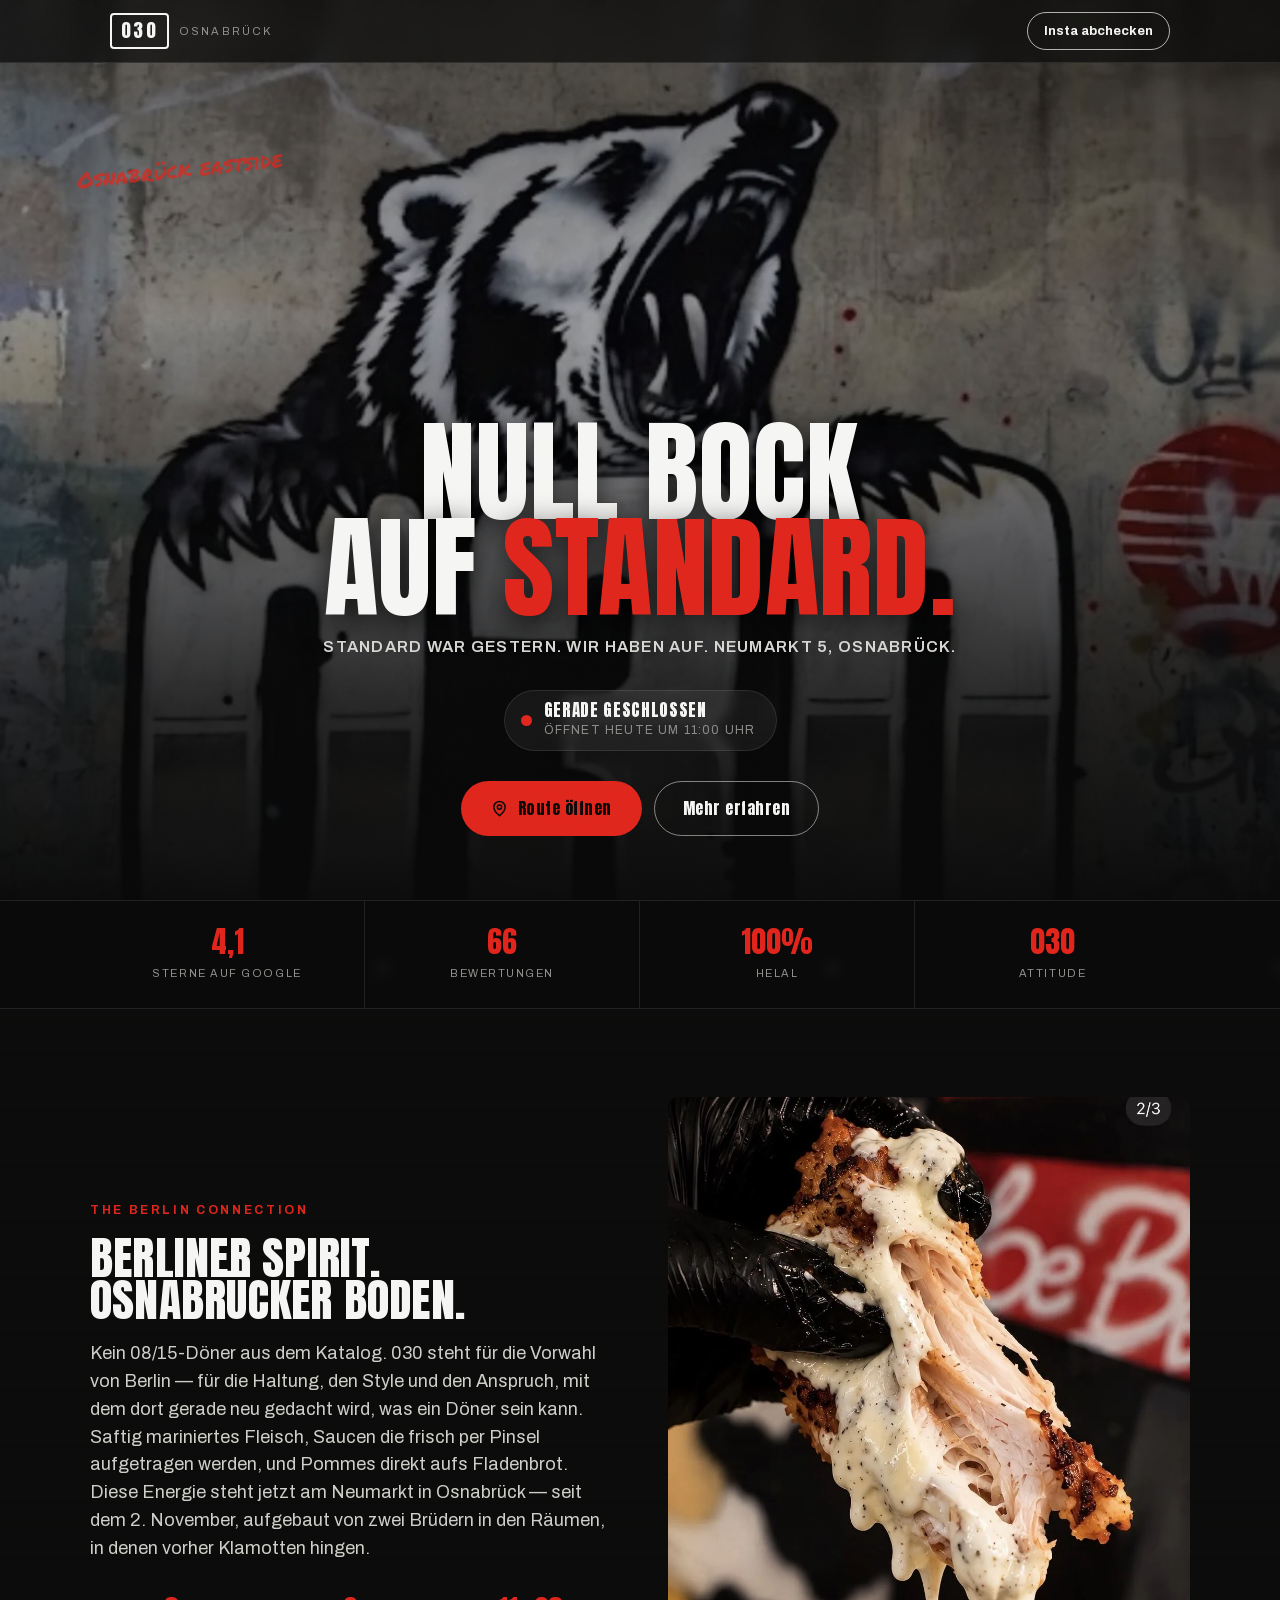
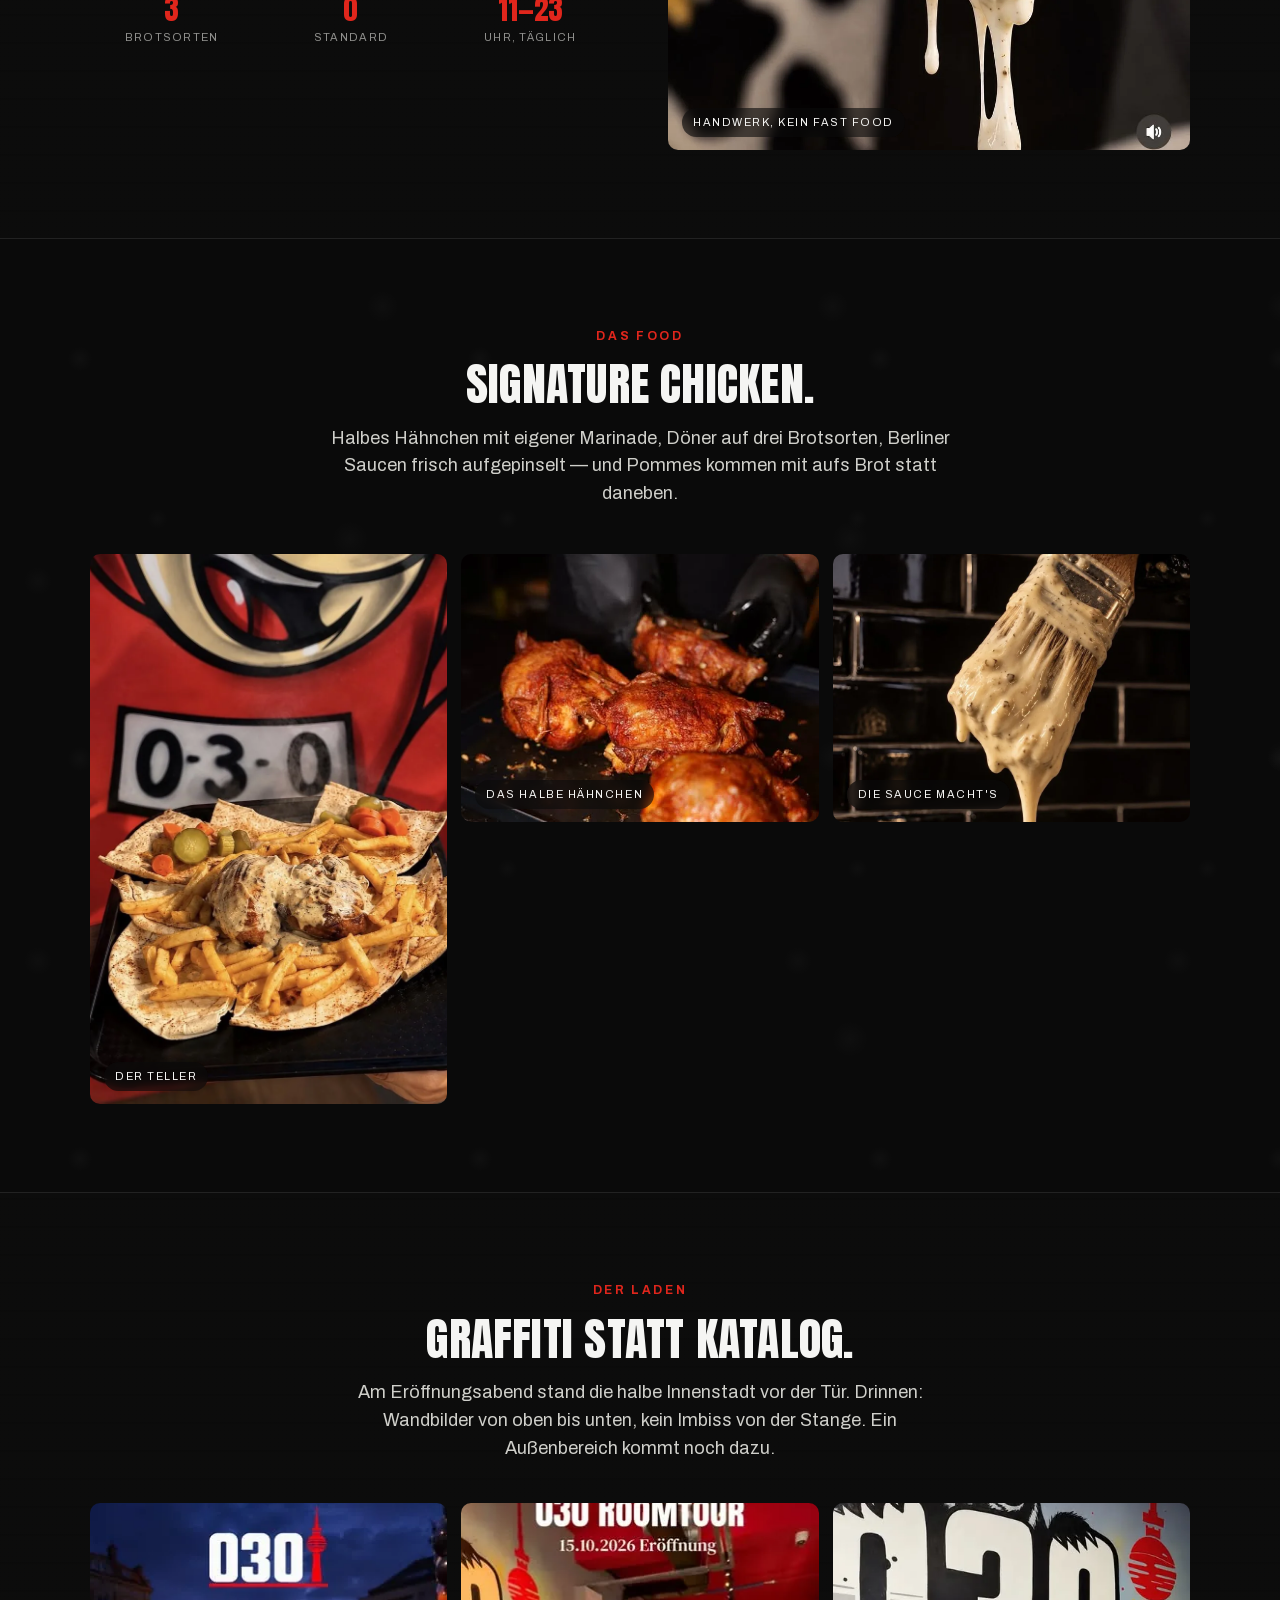
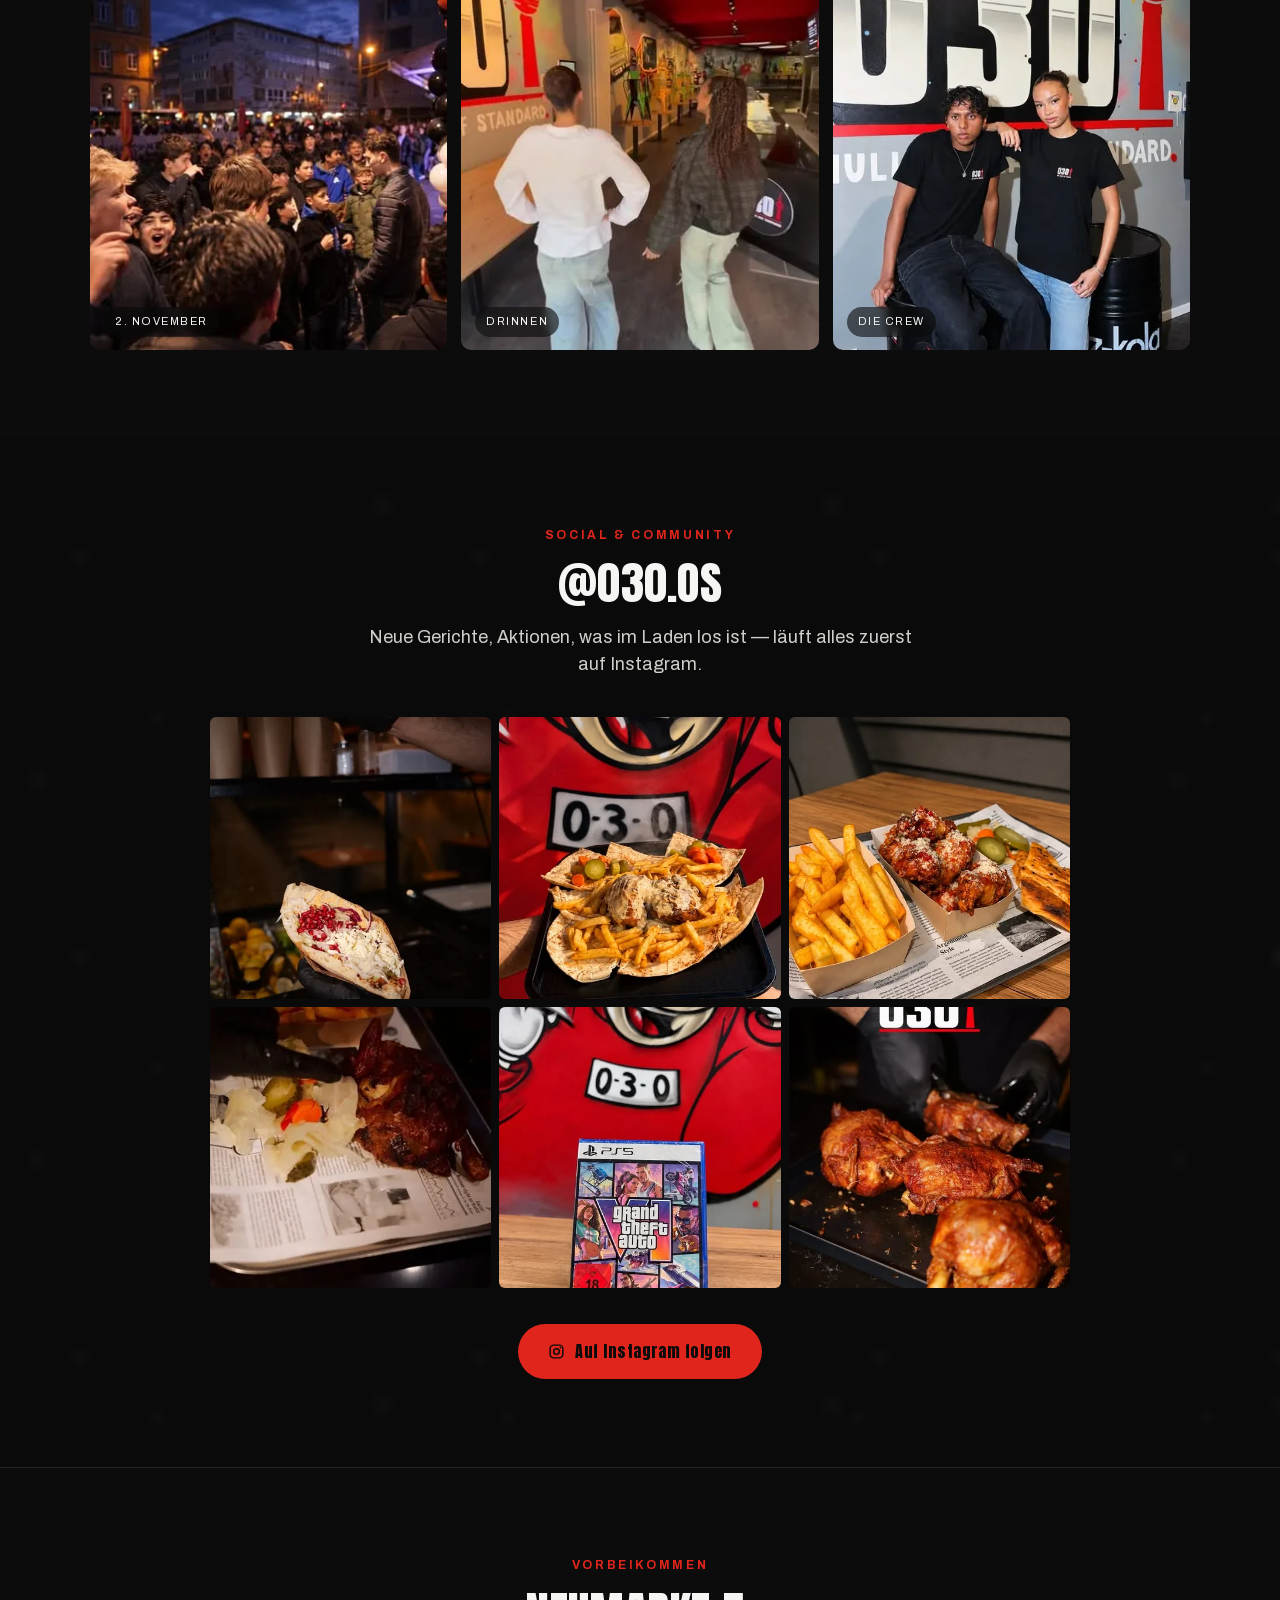
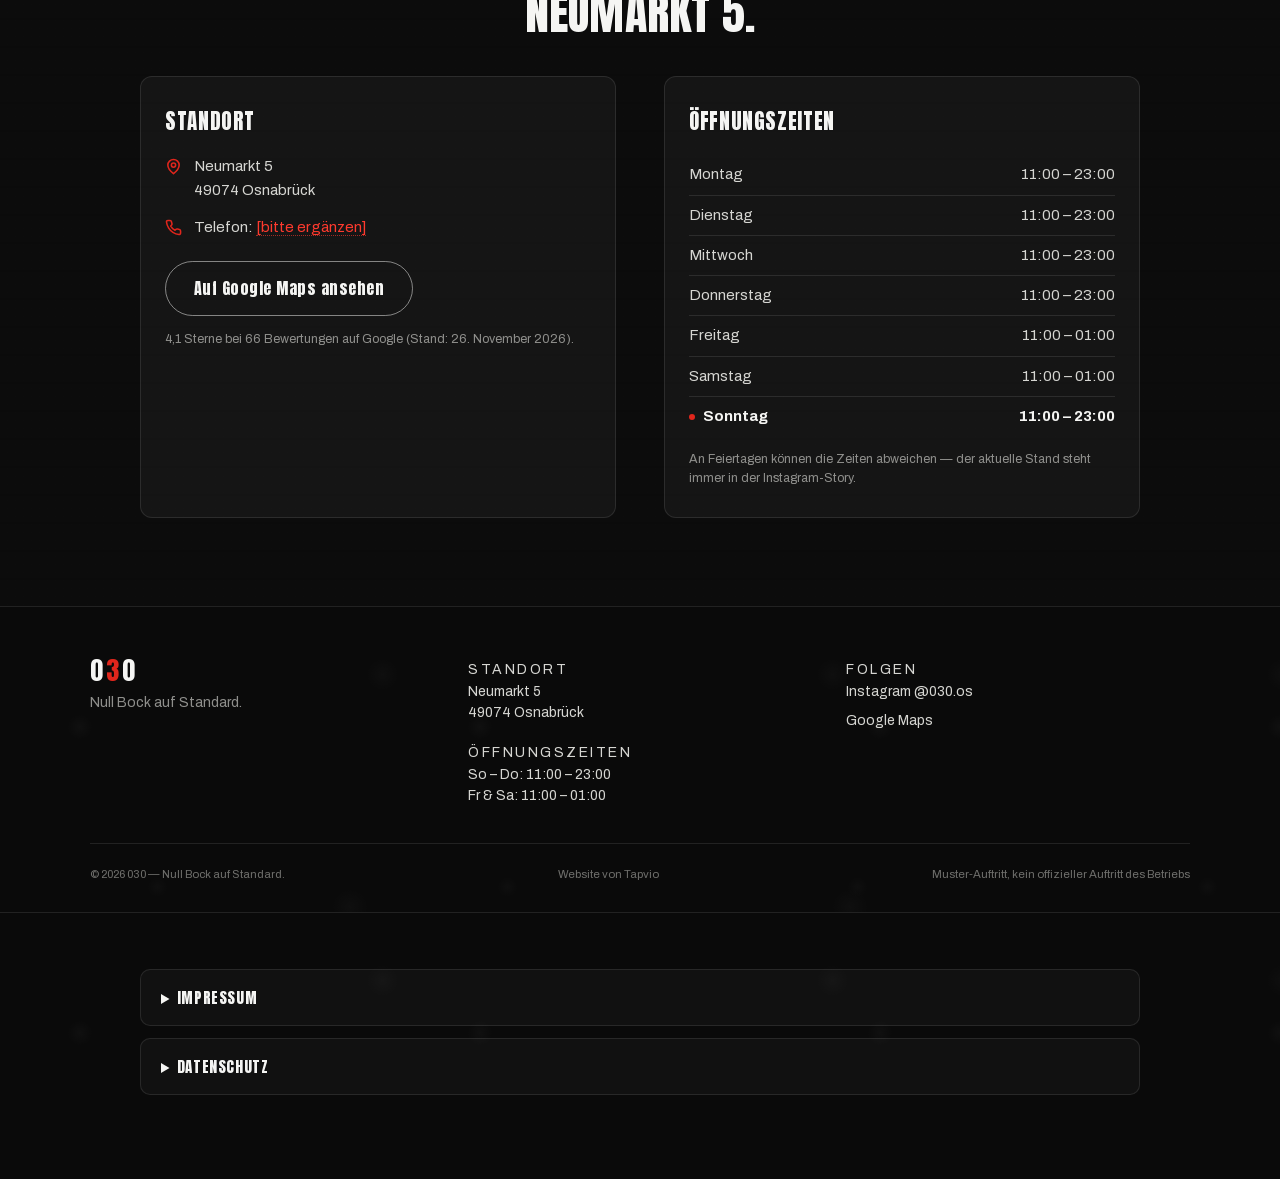
==== 030/index.html @ 0f7009de "030 Osnabrueck aufgenommen (Stand: Laden ist offen) Neue Fassung der Seite, die bisher unter simon09" ====
<!DOCTYPE html>
<html lang="de">
<head>
<meta charset="UTF-8">
<meta name="viewport" content="width=device-width, initial-scale=1.0">
<title>030 — Null Bock auf Standard. Döner am Neumarkt in Osnabrück</title>
<meta name="description" content="030 — Null Bock auf Standard. Döner, Berliner Saucen und halbes Hähnchen mit eigener Marinade. Neumarkt 5, 49074 Osnabrück. Täglich ab 11 Uhr geöffnet.">
<meta name="theme-color" content="#0a0a0a">
<meta name="robots" content="noindex, nofollow">
<link rel="icon" href="data:image/svg+xml,<svg xmlns='http://www.w3.org/2000/svg' viewBox='0 0 32 32'><rect width='32' height='32' fill='%230a0a0a'/><text x='16' y='23' font-family='Arial Black,Arial' font-size='15' font-weight='900' text-anchor='middle' fill='%23f5f5f3'>0</text><text x='16' y='23' font-family='Arial Black,Arial' font-size='15' font-weight='900' text-anchor='middle' fill='%23e0261c' opacity='0'>3</text></svg>">

<meta property="og:type" content="restaurant">
<meta property="og:title" content="030 — Null Bock auf Standard.">
<meta property="og:description" content="Berliner Spirit, Osnabrücker Boden. Neumarkt 5 — täglich ab 11 Uhr.">
<meta property="og:image" content="bilder/wandbild-030.webp">
<meta property="og:locale" content="de_DE">

<style>
  /* ---------- Schriften lokal (keine externe Abfrage) ---------- */
  @font-face{
    font-family:'Anton';
    src:url('schriften/anton-latin.woff2') format('woff2');
    font-weight:400; font-style:normal; font-display:swap;
  }
  @font-face{
    font-family:'Archivo';
    src:url('schriften/archivo-latin-var.woff2') format('woff2');
    font-weight:100 900; font-style:normal; font-display:swap;
  }
  @font-face{
    font-family:'Permanent Marker';
    src:url('schriften/permanent-marker-latin.woff2') format('woff2');
    font-weight:400; font-style:normal; font-display:swap;
  }

  :root{
    --black:#0a0a0a;
    --black-2:#131313;
    --black-3:#1a1a1a;
    --red:#e0261c;
    --red-bright:#ff3a2e;
    --white:#f5f5f3;
    --grey:#8f8f8c;
    --line:rgba(245,245,243,0.10);
    --gutter:20px;
  }
  *{ box-sizing:border-box; }
  html{ scroll-behavior:smooth; }
  body{
    margin:0;
    background:var(--black);
    color:var(--white);
    font-family:'Archivo', Arial, Helvetica, sans-serif;
    font-size:16px;
    line-height:1.55;
    overflow-x:hidden;
    -webkit-font-smoothing:antialiased;
  }
  img{ display:block; max-width:100%; }
  a{ color:inherit; }

  .display{
    font-family:'Anton','Archivo',Arial,sans-serif;
    font-weight:400;
    text-transform:uppercase;
    line-height:0.9;
    letter-spacing:0.005em;
    margin:0;
  }
  .tag-font{
    font-family:'Permanent Marker', cursive;
    text-transform:none;
    letter-spacing:0;
  }
  .wrap{ max-width:1100px; margin:0 auto; }
  .wrap-narrow{ max-width:920px; margin:0 auto; }
  .rot{ color:var(--red); }

  /* Filmkorn über der ganzen Seite */
  body::before{
    content:"";
    position:fixed; inset:0;
    z-index:9999;
    pointer-events:none;
    opacity:0.45;
    background-image:url("data:image/svg+xml;utf8,<svg xmlns='http://www.w3.org/2000/svg' width='140' height='140'><filter id='n'><feTurbulence type='fractalNoise' baseFrequency='0.9' numOctaves='2' stitchTiles='stitch'/><feColorMatrix type='matrix' values='0 0 0 0 1  0 0 0 0 1  0 0 0 0 1  0 0 0 0.035 0'/></filter><rect width='100%25' height='100%25' filter='url(%23n)'/></svg>");
  }

  .concrete{
    background-color:var(--black);
    background-image:
      radial-gradient(circle at 20% 30%, rgba(255,255,255,0.025) 0, transparent 3%),
      radial-gradient(circle at 70% 60%, rgba(255,255,255,0.02) 0, transparent 4%),
      radial-gradient(circle at 45% 80%, rgba(255,255,255,0.02) 0, transparent 3%),
      radial-gradient(circle at 85% 15%, rgba(255,255,255,0.018) 0, transparent 3%),
      radial-gradient(circle at 10% 90%, rgba(255,255,255,0.02) 0, transparent 3%);
    background-size:400px 400px, 500px 500px, 350px 350px, 450px 450px, 380px 380px;
  }
  .tile-wall{
    background-color:#0c0c0c;
    background-image:
      linear-gradient(rgba(10,10,10,0.90), rgba(10,10,10,0.90)),
      repeating-linear-gradient(0deg, #1e1e1c 0px, #1e1e1c 26px, #121210 26px, #121210 28px),
      repeating-linear-gradient(90deg, transparent 0px, transparent 74px, #0a0a0a 74px, #0a0a0a 78px);
  }

  section{ padding:88px var(--gutter); position:relative; }
  .kicker{
    color:var(--red);
    font-size:12px;
    letter-spacing:0.22em;
    font-weight:700;
    text-transform:uppercase;
    margin:0 0 18px;
  }
  h2.display{ font-size:clamp(30px,7vw,46px); margin-bottom:20px; }
  .lead{ color:#cfcfca; font-size:clamp(15px,2.2vw,18px); margin:0; }

  /* ---------- Kopfzeile ---------- */
  header{
    position:fixed; top:0; left:0; right:0; z-index:50;
    background:rgba(10,10,10,0.72);
    backdrop-filter:blur(10px);
    -webkit-backdrop-filter:blur(10px);
    border-bottom:1px solid var(--line);
  }
  .nav{
    max-width:1100px; margin:0 auto;
    display:flex; align-items:center; justify-content:space-between;
    gap:12px;
    padding:12px var(--gutter);
  }
  .brand{ display:flex; align-items:center; gap:10px; text-decoration:none; }
  .brand .mark{
    border:2px solid var(--white);
    border-radius:4px;
    padding:1px 9px 2px;
    font-family:'Anton',sans-serif;
    font-size:19px;
    letter-spacing:0.12em;
  }
  .brand .ort{
    font-size:11px; letter-spacing:0.2em; color:var(--grey); text-transform:uppercase;
  }
  .nav-link{
    font-size:13px; font-weight:700;
    border:1px solid rgba(245,245,243,0.7);
    border-radius:100px;
    padding:8px 16px;
    text-decoration:none;
    white-space:nowrap;
    transition:background .2s ease, color .2s ease;
  }
  .nav-link:hover{ background:var(--white); color:#0a0a0a; }

  /* ---------- Hero ---------- */
  .hero{
    min-height:100svh;
    display:flex; flex-direction:column; align-items:center; justify-content:flex-end;
    text-align:center;
    padding:120px var(--gutter) 64px;
    background-image:
      linear-gradient(180deg, rgba(8,8,8,0.55) 0%, rgba(8,8,8,0.35) 35%, rgba(8,8,8,0.85) 78%, rgba(8,8,8,0.98) 100%),
      url('bilder/wandbild-030.webp');
    background-size:cover;
    background-position:center 30%;
  }
  .hero h1{
    font-size:clamp(52px,15vw,112px);
    line-height:0.85;
    max-width:900px;
    text-shadow:0 8px 30px rgba(0,0,0,0.8);
  }
  .hero-sub{
    margin:20px 0 0;
    color:#d6d6d2;
    letter-spacing:0.08em;
    text-transform:uppercase;
    font-size:clamp(13px,2.4vw,16px);
    font-weight:600;
  }
  .scribble{
    position:absolute; top:17%; left:6%;
    color:var(--red); opacity:0.7;
    font-size:22px;
    transform:rotate(-6deg);
  }
  @media (max-width:640px){ .scribble{ display:none; } }

  /* Status statt Countdown */
  .status{
    margin-top:30px;
    display:inline-flex; align-items:center; gap:12px;
    background:rgba(245,245,243,0.06);
    border:1px solid var(--line);
    border-radius:100px;
    padding:11px 20px 11px 16px;
    backdrop-filter:blur(6px);
    -webkit-backdrop-filter:blur(6px);
  }
  .dot{
    width:11px; height:11px; border-radius:50%;
    background:var(--grey);
    box-shadow:0 0 0 0 rgba(0,0,0,0);
    flex:none;
  }
  .status.offen .dot{
    background:#36d07a;
    animation:puls 2.4s ease-out infinite;
  }
  .status.zu .dot{ background:var(--red); }
  @keyframes puls{
    0%{ box-shadow:0 0 0 0 rgba(54,208,122,0.55); }
    70%{ box-shadow:0 0 0 12px rgba(54,208,122,0); }
    100%{ box-shadow:0 0 0 0 rgba(54,208,122,0); }
  }
  .status-inner{
    display:flex; flex-direction:column; align-items:flex-start; gap:2px;
  }
  .status-text{
    font-family:'Anton',sans-serif;
    line-height:1;
    font-size:17px;
    letter-spacing:0.04em;
    text-transform:uppercase;
  }
  .status-zusatz{
    font-size:12px; color:var(--grey); letter-spacing:0.1em; text-transform:uppercase;
  }
  @media (max-width:420px){
    .status{ flex-direction:column; gap:4px; padding:12px 20px; }
  }

  .knopfreihe{
    margin-top:30px;
    display:flex; flex-direction:column; gap:12px; align-items:center;
  }
  @media (min-width:600px){ .knopfreihe{ flex-direction:row; justify-content:center; } }
  .btn-primary, .btn-ghost{
    display:inline-flex; align-items:center; justify-content:center; gap:10px;
    font-family:'Anton',sans-serif;
    letter-spacing:0.03em;
    font-size:16px;
    border-radius:100px;
    text-decoration:none;
    transition:transform .2s ease, background .2s ease, border-color .2s ease;
    white-space:nowrap;
  }
  .btn-primary{ background:var(--red); color:#0a0a0a; padding:15px 30px; border:none; }
  .btn-primary:hover{ background:var(--red-bright); transform:translateY(-2px); }
  .btn-ghost{ border:1.5px solid rgba(245,245,243,0.5); color:var(--white); padding:14px 28px; }
  .btn-ghost:hover{ background:rgba(245,245,243,0.08); border-color:var(--white); }
  .btn-primary svg, .btn-ghost svg{ width:17px; height:17px; flex:none; }

  /* ---------- Faktenband ---------- */
  .fakten{
    border-top:1px solid var(--line);
    border-bottom:1px solid var(--line);
    padding:0;
  }
  .fakten-grid{
    max-width:1100px; margin:0 auto;
    display:grid; grid-template-columns:repeat(2,1fr);
  }
  @media (min-width:760px){ .fakten-grid{ grid-template-columns:repeat(4,1fr); } }
  .fakt{
    padding:26px 18px;
    text-align:center;
    border-right:1px solid var(--line);
    border-bottom:1px solid var(--line);
  }
  @media (min-width:760px){ .fakt{ border-bottom:none; } }
  .fakt:last-child{ border-right:none; }
  @media (max-width:759px){ .fakt:nth-child(2n){ border-right:none; } }
  .fakt-wert{ font-family:'Anton',sans-serif; font-size:clamp(22px,4.5vw,30px); color:var(--red); line-height:1; }
  .fakt-label{ font-size:11px; letter-spacing:0.14em; text-transform:uppercase; color:var(--grey); margin-top:8px; }

  /* ---------- Zweispalter ---------- */
  .zwei{
    display:grid; gap:44px; align-items:center;
    grid-template-columns:1fr;
  }
  @media (min-width:880px){ .zwei{ grid-template-columns:1fr 1fr; gap:56px; } }
  .bildrahmen{
    border-radius:10px; overflow:hidden; position:relative;
    aspect-ratio:4/5;
  }
  .bildrahmen img{ width:100%; height:100%; object-fit:cover; }
  .fig-cap{
    position:absolute; left:14px; bottom:13px;
    font-size:11px; letter-spacing:0.14em; text-transform:uppercase;
    background:rgba(10,10,10,0.6);
    padding:6px 11px; border-radius:100px;
    backdrop-filter:blur(4px); -webkit-backdrop-filter:blur(4px);
  }
  .mini-stats{
    margin-top:32px;
    display:grid; grid-template-columns:repeat(3,1fr); gap:16px; text-align:center;
  }
  .mini-stats .wert{ font-family:'Anton',sans-serif; font-size:clamp(20px,4vw,28px); color:var(--red); line-height:1; }
  .mini-stats .label{ font-size:11px; text-transform:uppercase; letter-spacing:0.12em; color:var(--grey); margin-top:6px; }

  /* ---------- Bildraster Essen ---------- */
  .essen-grid{
    max-width:1100px; margin:0 auto;
    display:grid; gap:14px;
    grid-template-columns:1fr;
  }
  @media (min-width:880px){
    .essen-grid{ grid-template-columns:repeat(3,1fr); grid-auto-rows:1fr; }
    .essen-gross{ grid-row:span 2; }
  }
  .kachel{ position:relative; border-radius:10px; overflow:hidden; aspect-ratio:4/5; }
  .kachel img{ width:100%; height:100%; object-fit:cover; }
  @media (min-width:880px){
    .essen-gross{ aspect-ratio:auto; }
    .essen-klein{ aspect-ratio:4/3; }
  }

  /* ---------- Laden ---------- */
  .drei{
    max-width:1100px; margin:0 auto;
    display:grid; gap:14px; grid-template-columns:1fr;
  }
  @media (min-width:700px){ .drei{ grid-template-columns:repeat(3,1fr); } }

  /* ---------- Instagram ---------- */
  .ig-grid{
    max-width:860px; margin:0 auto;
    display:grid; grid-template-columns:repeat(3,1fr); gap:8px;
  }
  .ig-kachel{
    aspect-ratio:1/1; background:var(--black-3);
    position:relative; overflow:hidden; border-radius:6px;
    display:block;
  }
  .ig-kachel img{ width:100%; height:100%; object-fit:cover; transition:transform .3s ease; }
  .ig-kachel:hover img{ transform:scale(1.05); }

  /* ---------- Besuch ---------- */
  .besuch-grid{
    max-width:1000px; margin:0 auto;
    display:grid; gap:36px; grid-template-columns:1fr;
  }
  @media (min-width:820px){ .besuch-grid{ grid-template-columns:1fr 1fr; gap:48px; } }
  .karte{
    background:rgba(245,245,243,0.04);
    border:1px solid var(--line);
    border-radius:12px;
    padding:28px 24px;
  }
  .karte h3{
    font-family:'Anton',sans-serif; font-weight:400; text-transform:uppercase;
    font-size:21px; letter-spacing:0.03em; margin:0 0 18px;
  }
  .zeile{ display:flex; gap:12px; align-items:flex-start; margin-bottom:14px; }
  .zeile svg{ width:17px; height:17px; flex:none; margin-top:3px; color:var(--red); }
  .zeile p{ margin:0; color:#d6d6d2; font-size:15px; }
  .zeiten{ width:100%; border-collapse:collapse; font-size:15px; }
  .zeiten td{ padding:8px 0; border-bottom:1px solid var(--line); color:#d6d6d2; }
  .zeiten tr:last-child td{ border-bottom:none; }
  .zeiten td:last-child{ text-align:right; font-variant-numeric:tabular-nums; white-space:nowrap; }
  .zeiten tr.heute td{ color:var(--white); font-weight:700; }
  .zeiten tr.heute td:first-child::before{
    content:""; display:inline-block; width:6px; height:6px; border-radius:50%;
    background:var(--red); margin-right:8px; vertical-align:middle;
  }
  .hinweis{ color:var(--grey); font-size:12.5px; margin:14px 0 0; }
  .platzhalter{
    color:var(--red-bright);
    border-bottom:1px dotted rgba(255,58,46,0.6);
  }

  /* ---------- Fuß ---------- */
  footer{ border-top:1px solid var(--line); padding:52px var(--gutter) 28px; }
  .fuss-grid{
    max-width:1100px; margin:0 auto;
    display:grid; gap:34px; grid-template-columns:1fr; text-align:center;
  }
  @media (min-width:700px){ .fuss-grid{ grid-template-columns:repeat(3,1fr); text-align:left; } }
  .fuss-titel{ font-size:11px; letter-spacing:0.18em; text-transform:uppercase; color:var(--grey); margin:0 0 12px; }
  .fuss-grid p{ margin:0; color:#d6d6d2; font-size:14px; }
  .fuss-grid a{ color:#d6d6d2; text-decoration:none; font-size:14px; }
  .fuss-grid a:hover{ color:var(--white); }
  .fuss-unten{
    max-width:1100px; margin:36px auto 0;
    border-top:1px solid var(--line);
    padding-top:22px;
    display:flex; flex-direction:column; gap:8px;
    justify-content:space-between;
    font-size:11.5px; color:#6e6e6b;
  }
  @media (min-width:700px){ .fuss-unten{ flex-direction:row; } }

  /* ---------- Rechtliches ---------- */
  .recht{ padding-top:56px; padding-bottom:72px; }
  .recht details{
    max-width:1000px; margin:0 auto 12px;
    border:1px solid var(--line); border-radius:10px;
    background:rgba(245,245,243,0.03);
  }
  .recht summary{
    cursor:pointer; padding:16px 20px;
    font-family:'Anton',sans-serif; text-transform:uppercase; letter-spacing:0.04em;
    font-size:15px;
  }
  .recht .inhalt{ padding:0 20px 20px; color:#b9b9b5; font-size:14px; }
  .recht .inhalt p{ margin:0 0 12px; }

  @media (prefers-reduced-motion: reduce){
    *{ animation:none !important; transition:none !important; }
    html{ scroll-behavior:auto; }
  }
</style>
</head>
<body>

<header>
  <nav class="nav">
    <a class="brand" href="#top" aria-label="030 — Null Bock auf Standard, Startseite">
      <span class="mark">030</span>
      <span class="ort">Osnabrück</span>
    </a>
    <a class="nav-link" href="https://www.instagram.com/030.os/" target="_blank" rel="noopener">Insta abchecken</a>
  </nav>
</header>

<main id="top">

  <!-- HERO -->
  <section class="hero">
    <span class="scribble tag-font">Osnabrück eastside</span>

    <h1 class="display">Null Bock<br>auf <span class="rot">Standard.</span></h1>

    <p class="hero-sub">Standard war gestern. Wir haben auf. Neumarkt 5, Osnabrück.</p>

    <div class="status" id="status" aria-live="polite">
      <span class="dot" aria-hidden="true"></span>
      <span class="status-inner">
        <span class="status-text" id="status-text">Öffnungszeiten</span>
        <span class="status-zusatz" id="status-zusatz">täglich ab 11:00 Uhr</span>
      </span>
    </div>

    <div class="knopfreihe">
      <a class="btn-primary" href="https://maps.google.com/?cid=2430589002947437199" target="_blank" rel="noopener">
        <svg viewBox="0 0 24 24" fill="none" stroke="currentColor" stroke-width="2.2" stroke-linecap="round" stroke-linejoin="round" aria-hidden="true"><path d="M20 10c0 6-8 12-8 12s-8-6-8-12a8 8 0 0 1 16 0Z"/><circle cx="12" cy="10" r="3"/></svg>
        Route öffnen
      </a>
      <a class="btn-ghost" href="#essen">Mehr erfahren</a>
    </div>
  </section>

  <!-- FAKTEN -->
  <section class="fakten concrete">
    <div class="fakten-grid">
      <div class="fakt">
        <div class="fakt-wert">4,1</div>
        <div class="fakt-label">Sterne auf Google</div>
      </div>
      <div class="fakt">
        <div class="fakt-wert">66</div>
        <div class="fakt-label">Bewertungen</div>
      </div>
      <div class="fakt">
        <div class="fakt-wert">100%</div>
        <div class="fakt-label">Helal</div>
      </div>
      <div class="fakt">
        <div class="fakt-wert">030</div>
        <div class="fakt-label">Attitude</div>
      </div>
    </div>
  </section>

  <!-- STORY -->
  <section class="tile-wall" id="story">
    <div class="wrap zwei">
      <div>
        <p class="kicker">The Berlin Connection</p>
        <h2 class="display">Berliner Spirit.<br>Osnabrücker Boden.</h2>
        <p class="lead">
          Kein 08/15-Döner aus dem Katalog. 030 steht für die Vorwahl von Berlin — für die Haltung,
          den Style und den Anspruch, mit dem dort gerade neu gedacht wird, was ein Döner sein kann.
          Saftig mariniertes Fleisch, Saucen die frisch per Pinsel aufgetragen werden, und Pommes
          direkt aufs Fladenbrot. Diese Energie steht jetzt am Neumarkt in Osnabrück — seit dem
          2. November, aufgebaut von zwei Brüdern in den Räumen, in denen vorher Klamotten hingen.
        </p>
        <div class="mini-stats">
          <div>
            <div class="wert">3</div>
            <div class="label">Brotsorten</div>
          </div>
          <div>
            <div class="wert">0</div>
            <div class="label">Standard</div>
          </div>
          <div>
            <div class="wert">11—23</div>
            <div class="label">Uhr, täglich</div>
          </div>
        </div>
      </div>
      <div class="bildrahmen">
        <img src="bilder/doener-kaese.webp" width="1000" height="1324" loading="lazy" decoding="async"
             alt="Döner mit geschmolzenem Käse, frisch aus der Hand gereicht">
        <span class="fig-cap">Handwerk, kein Fast Food</span>
      </div>
    </div>
  </section>

  <!-- ESSEN -->
  <section class="concrete" id="essen" style="border-top:1px solid var(--line); border-bottom:1px solid var(--line);">
    <div class="wrap-narrow" style="text-align:center; margin-bottom:46px;">
      <p class="kicker">Das Food</p>
      <h2 class="display">Signature Chicken.</h2>
      <p class="lead" style="max-width:620px; margin:0 auto;">
        Halbes Hähnchen mit eigener Marinade, Döner auf drei Brotsorten, Berliner Saucen frisch
        aufgepinselt — und Pommes kommen mit aufs Brot statt daneben.
      </p>
    </div>
    <div class="essen-grid">
      <div class="kachel essen-gross">
        <img src="bilder/teller-shirt.webp" width="1000" height="1139" loading="lazy" decoding="async"
             alt="030 Teller mit Pommes, Fleisch und Fladenbrot">
        <span class="fig-cap">Der Teller</span>
      </div>
      <div class="kachel essen-klein">
        <img src="bilder/haehnchen-grill.webp" width="480" height="640" loading="lazy" decoding="async"
             alt="Halbe Hähnchen auf dem Grill, frisch gewendet">
        <span class="fig-cap">Das halbe Hähnchen</span>
      </div>
      <div class="kachel essen-klein">
        <img src="bilder/sauce-pinsel.webp" width="1000" height="1290" loading="lazy" decoding="async"
             alt="Hausgemachte Sauce wird mit dem Pinsel aufgetragen">
        <span class="fig-cap">Die Sauce macht's</span>
      </div>
    </div>
  </section>

  <!-- DER LADEN -->
  <section class="tile-wall" id="laden">
    <div class="wrap-narrow" style="text-align:center; margin-bottom:40px;">
      <p class="kicker">Der Laden</p>
      <h2 class="display">Graffiti statt Katalog.</h2>
      <p class="lead" style="max-width:620px; margin:0 auto;">
        Am Eröffnungsabend stand die halbe Innenstadt vor der Tür. Drinnen: Wandbilder von oben bis
        unten, kein Imbiss von der Stange. Ein Außenbereich kommt noch dazu.
      </p>
    </div>
    <div class="drei">
      <div class="kachel">
        <img src="bilder/eroeffnung-abend.webp" width="360" height="640" loading="lazy" decoding="async"
             alt="Andrang vor dem Laden am Eröffnungsabend am Neumarkt">
        <span class="fig-cap">2. November</span>
      </div>
      <div class="kachel">
        <img src="bilder/laden-innen.webp" width="360" height="640" loading="lazy" decoding="async"
             alt="Blick in den Innenraum mit Wandbildern">
        <span class="fig-cap">Drinnen</span>
      </div>
      <div class="kachel">
        <img src="bilder/team-wandbild.webp" width="480" height="640" loading="lazy" decoding="async"
             alt="Zwei Mitarbeiter vor dem großen 030-Wandbild">
        <span class="fig-cap">Die Crew</span>
      </div>
    </div>
  </section>

  <!-- INSTAGRAM -->
  <section class="concrete" id="insta">
    <div class="wrap-narrow" style="text-align:center; margin-bottom:38px;">
      <p class="kicker">Social &amp; Community</p>
      <h2 class="display">@030.os</h2>
      <p class="lead" style="max-width:560px; margin:0 auto;">
        Neue Gerichte, Aktionen, was im Laden los ist — läuft alles zuerst auf Instagram.
      </p>
    </div>
    <div class="ig-grid">
      <a class="ig-kachel" href="https://www.instagram.com/030.os/" target="_blank" rel="noopener">
        <img src="bilder/doener-hand.webp" width="480" height="640" loading="lazy" decoding="async" alt="Döner im Fladenbrot">
      </a>
      <a class="ig-kachel" href="https://www.instagram.com/030.os/" target="_blank" rel="noopener">
        <img src="bilder/box-wandbild.webp" width="480" height="640" loading="lazy" decoding="async" alt="Box mit Pommes und Fleisch vor dem Wandbild">
      </a>
      <a class="ig-kachel" href="https://www.instagram.com/030.os/" target="_blank" rel="noopener">
        <img src="bilder/pommes-haehnchen.webp" width="481" height="640" loading="lazy" decoding="async" alt="Pommes mit Hähnchenstücken in der Box">
      </a>
      <a class="ig-kachel" href="https://www.instagram.com/030.os/" target="_blank" rel="noopener">
        <img src="bilder/teller-haehnchen.webp" width="360" height="640" loading="lazy" decoding="async" alt="Halbes Hähnchen mit Pommes auf dem Teller">
      </a>
      <a class="ig-kachel" href="https://www.instagram.com/030.os/" target="_blank" rel="noopener">
        <img src="bilder/aktion-ps5.webp" width="481" height="640" loading="lazy" decoding="async" alt="Gewinnspiel-Aktion im Laden">
      </a>
      <a class="ig-kachel" href="https://www.instagram.com/030.os/" target="_blank" rel="noopener">
        <img src="bilder/haehnchen-grill.webp" width="480" height="640" loading="lazy" decoding="async" alt="Hähnchen auf dem Grill">
      </a>
    </div>
    <div style="text-align:center; margin-top:36px;">
      <a class="btn-primary" href="https://www.instagram.com/030.os/" target="_blank" rel="noopener">
        <svg viewBox="0 0 24 24" fill="none" stroke="currentColor" stroke-width="2" aria-hidden="true"><rect x="3" y="3" width="18" height="18" rx="5"/><circle cx="12" cy="12" r="4"/><circle cx="17.5" cy="6.5" r="1.2" fill="currentColor" stroke="none"/></svg>
        Auf Instagram folgen
      </a>
    </div>
  </section>

  <!-- BESUCH -->
  <section class="tile-wall" id="besuch" style="border-top:1px solid var(--line);">
    <div class="wrap-narrow" style="text-align:center; margin-bottom:42px;">
      <p class="kicker">Vorbeikommen</p>
      <h2 class="display">Neumarkt 5.</h2>
    </div>
    <div class="besuch-grid">
      <div class="karte">
        <h3>Standort</h3>
        <div class="zeile">
          <svg viewBox="0 0 24 24" fill="none" stroke="currentColor" stroke-width="2.2" stroke-linecap="round" stroke-linejoin="round" aria-hidden="true"><path d="M20 10c0 6-8 12-8 12s-8-6-8-12a8 8 0 0 1 16 0Z"/><circle cx="12" cy="10" r="3"/></svg>
          <p>Neumarkt 5<br>49074 Osnabrück</p>
        </div>
        <div class="zeile">
          <svg viewBox="0 0 24 24" fill="none" stroke="currentColor" stroke-width="2.2" stroke-linecap="round" stroke-linejoin="round" aria-hidden="true"><path d="M22 16.9v3a2 2 0 0 1-2.2 2 19.8 19.8 0 0 1-8.6-3.1 19.5 19.5 0 0 1-6-6A19.8 19.8 0 0 1 2.1 4.2 2 2 0 0 1 4.1 2h3a2 2 0 0 1 2 1.7c.1 1 .4 1.9.7 2.8a2 2 0 0 1-.5 2.1L8.1 9.9a16 16 0 0 0 6 6l1.3-1.2a2 2 0 0 1 2.1-.5c.9.3 1.8.6 2.8.7a2 2 0 0 1 1.7 2Z"/></svg>
          <p>Telefon: <span class="platzhalter">[bitte ergänzen]</span></p>
        </div>
        <div style="margin-top:22px;">
          <a class="btn-ghost" href="https://maps.google.com/?cid=2430589002947437199" target="_blank" rel="noopener">Auf Google Maps ansehen</a>
        </div>
        <p class="hinweis">4,1 Sterne bei 66 Bewertungen auf Google (Stand: 26. November 2026).</p>
      </div>

      <div class="karte">
        <h3>Öffnungszeiten</h3>
        <table class="zeiten" id="zeiten-tabelle">
          <tbody>
            <tr data-tag="1"><td>Montag</td><td>11:00 – 23:00</td></tr>
            <tr data-tag="2"><td>Dienstag</td><td>11:00 – 23:00</td></tr>
            <tr data-tag="3"><td>Mittwoch</td><td>11:00 – 23:00</td></tr>
            <tr data-tag="4"><td>Donnerstag</td><td>11:00 – 23:00</td></tr>
            <tr data-tag="5"><td>Freitag</td><td>11:00 – 01:00</td></tr>
            <tr data-tag="6"><td>Samstag</td><td>11:00 – 01:00</td></tr>
            <tr data-tag="0"><td>Sonntag</td><td>11:00 – 23:00</td></tr>
          </tbody>
        </table>
        <p class="hinweis">An Feiertagen können die Zeiten abweichen — der aktuelle Stand steht immer in der Instagram-Story.</p>
      </div>
    </div>
  </section>
</main>

<footer class="concrete">
  <div class="fuss-grid">
    <div>
      <div class="display" style="font-size:26px; letter-spacing:0.12em; margin-bottom:10px;">0<span class="rot">3</span>0</div>
      <p style="color:#8f8f8c;">Null Bock auf Standard.</p>
    </div>
    <div>
      <p class="fuss-titel">Standort</p>
      <p>Neumarkt 5<br>49074 Osnabrück</p>
      <p class="fuss-titel" style="margin-top:18px;">Öffnungszeiten</p>
      <p>So – Do: 11:00 – 23:00<br>Fr &amp; Sa: 11:00 – 01:00</p>
    </div>
    <div>
      <p class="fuss-titel">Folgen</p>
      <p><a href="https://www.instagram.com/030.os/" target="_blank" rel="noopener">Instagram @030.os</a></p>
      <p style="margin-top:8px;"><a href="https://maps.google.com/?cid=2430589002947437199" target="_blank" rel="noopener">Google Maps</a></p>
    </div>
  </div>
  <div class="fuss-unten">
    <span>© 2026 030 — Null Bock auf Standard.</span>
    <span>Website von Tapvio</span>
    <span>Muster-Auftritt, kein offizieller Auftritt des Betriebs</span>
  </div>
</footer>

<section class="recht concrete" id="rechtliches" style="border-top:1px solid var(--line);">
  <details>
    <summary>Impressum</summary>
    <div class="inhalt">
      <p>Angaben gemäß § 5 DDG</p>
      <p>
        030 — Null Bock auf Standard<br>
        Neumarkt 5, 49074 Osnabrück
      </p>
      <p>
        Inhaber: <span class="platzhalter">[bitte ergänzen]</span><br>
        Telefon: <span class="platzhalter">[bitte ergänzen]</span><br>
        E-Mail: <span class="platzhalter">[bitte ergänzen]</span><br>
        Umsatzsteuer-Identifikationsnummer gemäß § 27 a UStG: <span class="platzhalter">[bitte ergänzen]</span>
      </p>
      <p>
        Verantwortlich für den Inhalt nach § 18 Abs. 2 MStV:
        <span class="platzhalter">[bitte ergänzen]</span>
      </p>
      <p>
        Plattform der EU zur außergerichtlichen Online-Streitbeilegung:
        <a href="https://ec.europa.eu/consumers/odr/" target="_blank" rel="noopener">ec.europa.eu/consumers/odr</a>.
        Wir sind nicht bereit und nicht verpflichtet, an Streitbeilegungsverfahren vor einer
        Verbraucherschlichtungsstelle teilzunehmen.
      </p>
    </div>
  </details>

  <details>
    <summary>Datenschutz</summary>
    <div class="inhalt">
      <p>
        Verantwortlich für die Datenverarbeitung auf dieser Website ist der im Impressum genannte
        Betreiber.
      </p>
      <p>
        <strong>Keine Cookies, keine Tracker.</strong> Diese Seite setzt keine Cookies, bindet keine
        Analyse- oder Werbedienste ein und lädt keine Schriften oder Skripte von fremden Servern.
        Schriften und Bilder liegen auf demselben Server wie die Seite.
      </p>
      <p>
        <strong>Server-Logs.</strong> Beim Aufruf der Seite verarbeitet der Hoster technisch
        notwendige Daten (IP-Adresse, Zeitpunkt, abgerufene Datei, Browsertyp) auf Grundlage von
        Art. 6 Abs. 1 lit. f DSGVO. Hoster: <span class="platzhalter">[bitte ergänzen]</span>.
      </p>
      <p>
        <strong>Externe Links.</strong> Die Verweise auf Instagram und Google Maps öffnen in einem
        neuen Tab. Erst beim Klick werden Daten an den jeweiligen Anbieter übertragen; es ist nichts
        auf dieser Seite eingebettet.
      </p>
      <p>
        Sie haben das Recht auf Auskunft, Berichtigung, Löschung, Einschränkung der Verarbeitung,
        Datenübertragbarkeit und Widerspruch sowie ein Beschwerderecht bei einer Aufsichtsbehörde.
      </p>
    </div>
  </details>
</section>

<script type="application/ld+json">
{
  "@context": "https://schema.org",
  "@type": "Restaurant",
  "name": "030 — Null Bock auf Standard.",
  "description": "Berlin-inspirierter Döner mit halbem Hähnchen, drei Brotsorten und hausgemachten Saucen am Neumarkt in Osnabrück.",
  "servesCuisine": ["Döner", "Türkisch", "Berliner Küche"],
  "image": "bilder/wandbild-030.webp",
  "address": {
    "@type": "PostalAddress",
    "streetAddress": "Neumarkt 5",
    "postalCode": "49074",
    "addressLocality": "Osnabrück",
    "addressRegion": "Niedersachsen",
    "addressCountry": "DE"
  },
  "geo": {
    "@type": "GeoCoordinates",
    "latitude": 52.2731392,
    "longitude": 8.0490889
  },
  "hasMap": "https://maps.google.com/?cid=2430589002947437199",
  "sameAs": ["https://www.instagram.com/030.os/"],
  "aggregateRating": {
    "@type": "AggregateRating",
    "ratingValue": "4.1",
    "reviewCount": "66",
    "bestRating": "5"
  },
  "openingHoursSpecification": [
    {
      "@type": "OpeningHoursSpecification",
      "dayOfWeek": ["Sunday", "Monday", "Tuesday", "Wednesday", "Thursday"],
      "opens": "11:00",
      "closes": "23:00"
    },
    {
      "@type": "OpeningHoursSpecification",
      "dayOfWeek": ["Friday", "Saturday"],
      "opens": "11:00",
      "closes": "01:00"
    }
  ]
}
</script>

<script>
(function(){
  // Öffnungszeiten in Minuten ab Mitternacht, Index 0 = Sonntag
  var OEFFNET = 11 * 60;                                   // 11:00
  var SCHLIESST = [1380, 1380, 1380, 1380, 1380, 1500, 1500]; // So-Do 23:00, Fr+Sa 01:00 (=25:00)

  function jetztInBerlin(){
    var teile = new Intl.DateTimeFormat('en-GB', {
      timeZone: 'Europe/Berlin', weekday: 'short', hour: '2-digit', minute: '2-digit', hour12: false
    }).formatToParts(new Date());
    var w = {Sun:0, Mon:1, Tue:2, Wed:3, Thu:4, Fri:5, Sat:6};
    var o = {};
    teile.forEach(function(t){ o[t.type] = t.value; });
    var stunde = parseInt(o.hour, 10) % 24;
    return { tag: w[o.weekday], minuten: stunde * 60 + parseInt(o.minute, 10) };
  }

  function uhr(minuten){
    var m = ((minuten % 1440) + 1440) % 1440;
    return String(Math.floor(m / 60)).padStart(2, '0') + ':' + String(m % 60).padStart(2, '0');
  }

  function zustand(){
    var n = jetztInBerlin();
    var gestern = (n.tag + 6) % 7;

    // läuft der gestrige Abend noch über Mitternacht?
    if (SCHLIESST[gestern] > 1440 && n.minuten < SCHLIESST[gestern] - 1440){
      return { offen: true, bis: SCHLIESST[gestern] - 1440 };
    }
    if (n.minuten >= OEFFNET && n.minuten < SCHLIESST[n.tag]){
      return { offen: true, bis: SCHLIESST[n.tag] };
    }
    // geschlossen: wann geht es wieder los?
    if (n.minuten < OEFFNET){
      return { offen: false, ab: OEFFNET, wann: 'heute' };
    }
    return { offen: false, ab: OEFFNET, wann: 'morgen' };
  }

  function zeichnen(){
    var box = document.getElementById('status');
    var text = document.getElementById('status-text');
    var zusatz = document.getElementById('status-zusatz');
    if (!box) return;
    var z = zustand();
    box.classList.remove('offen', 'zu');
    if (z.offen){
      box.classList.add('offen');
      text.textContent = 'Jetzt geöffnet';
      zusatz.textContent = 'noch bis ' + uhr(z.bis) + ' Uhr';
    } else {
      box.classList.add('zu');
      text.textContent = 'Gerade geschlossen';
      zusatz.textContent = 'öffnet ' + z.wann + ' um ' + uhr(z.ab) + ' Uhr';
    }

    // heutigen Tag in der Tabelle markieren
    var heute = jetztInBerlin().tag;
    var zeilen = document.querySelectorAll('#zeiten-tabelle tr');
    for (var i = 0; i < zeilen.length; i++){
      zeilen[i].classList.toggle('heute', parseInt(zeilen[i].getAttribute('data-tag'), 10) === heute);
    }
  }

  zeichnen();
  setInterval(zeichnen, 30000);
})();
</script>
</body>
</html>
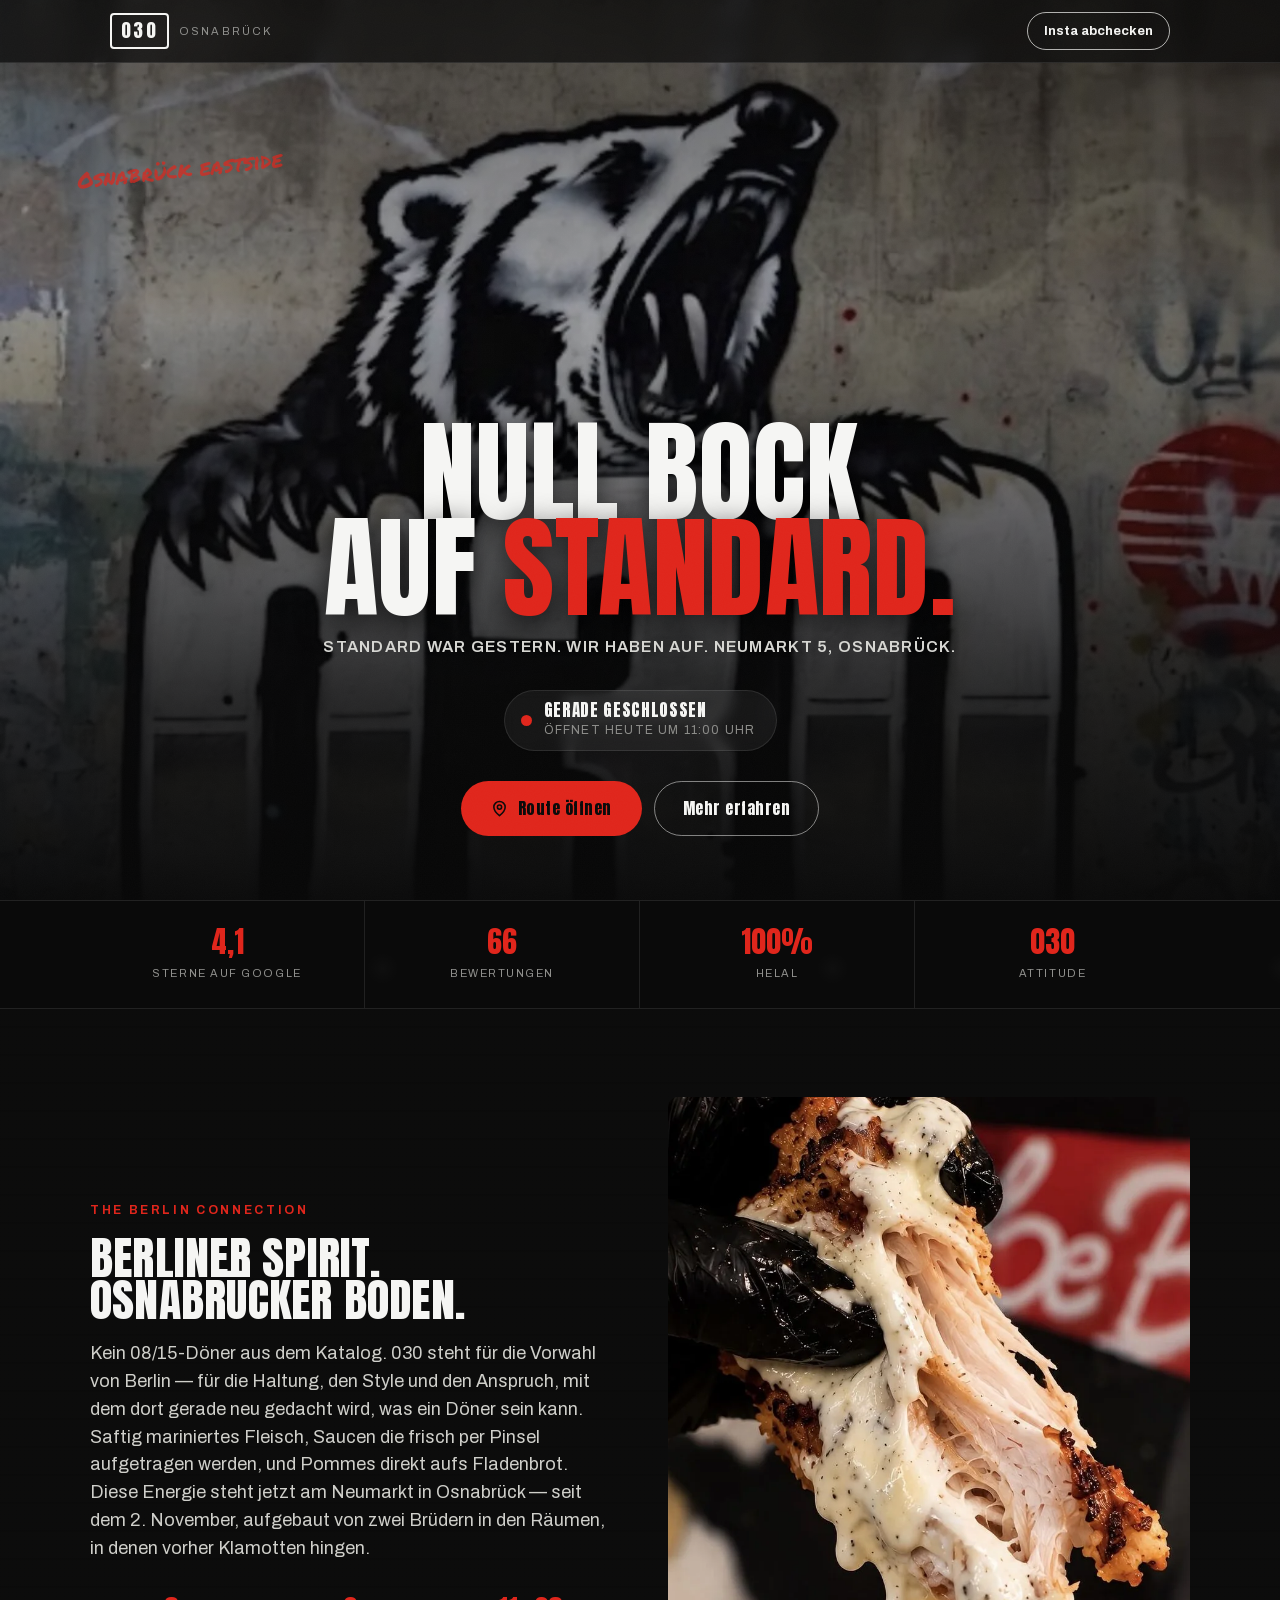
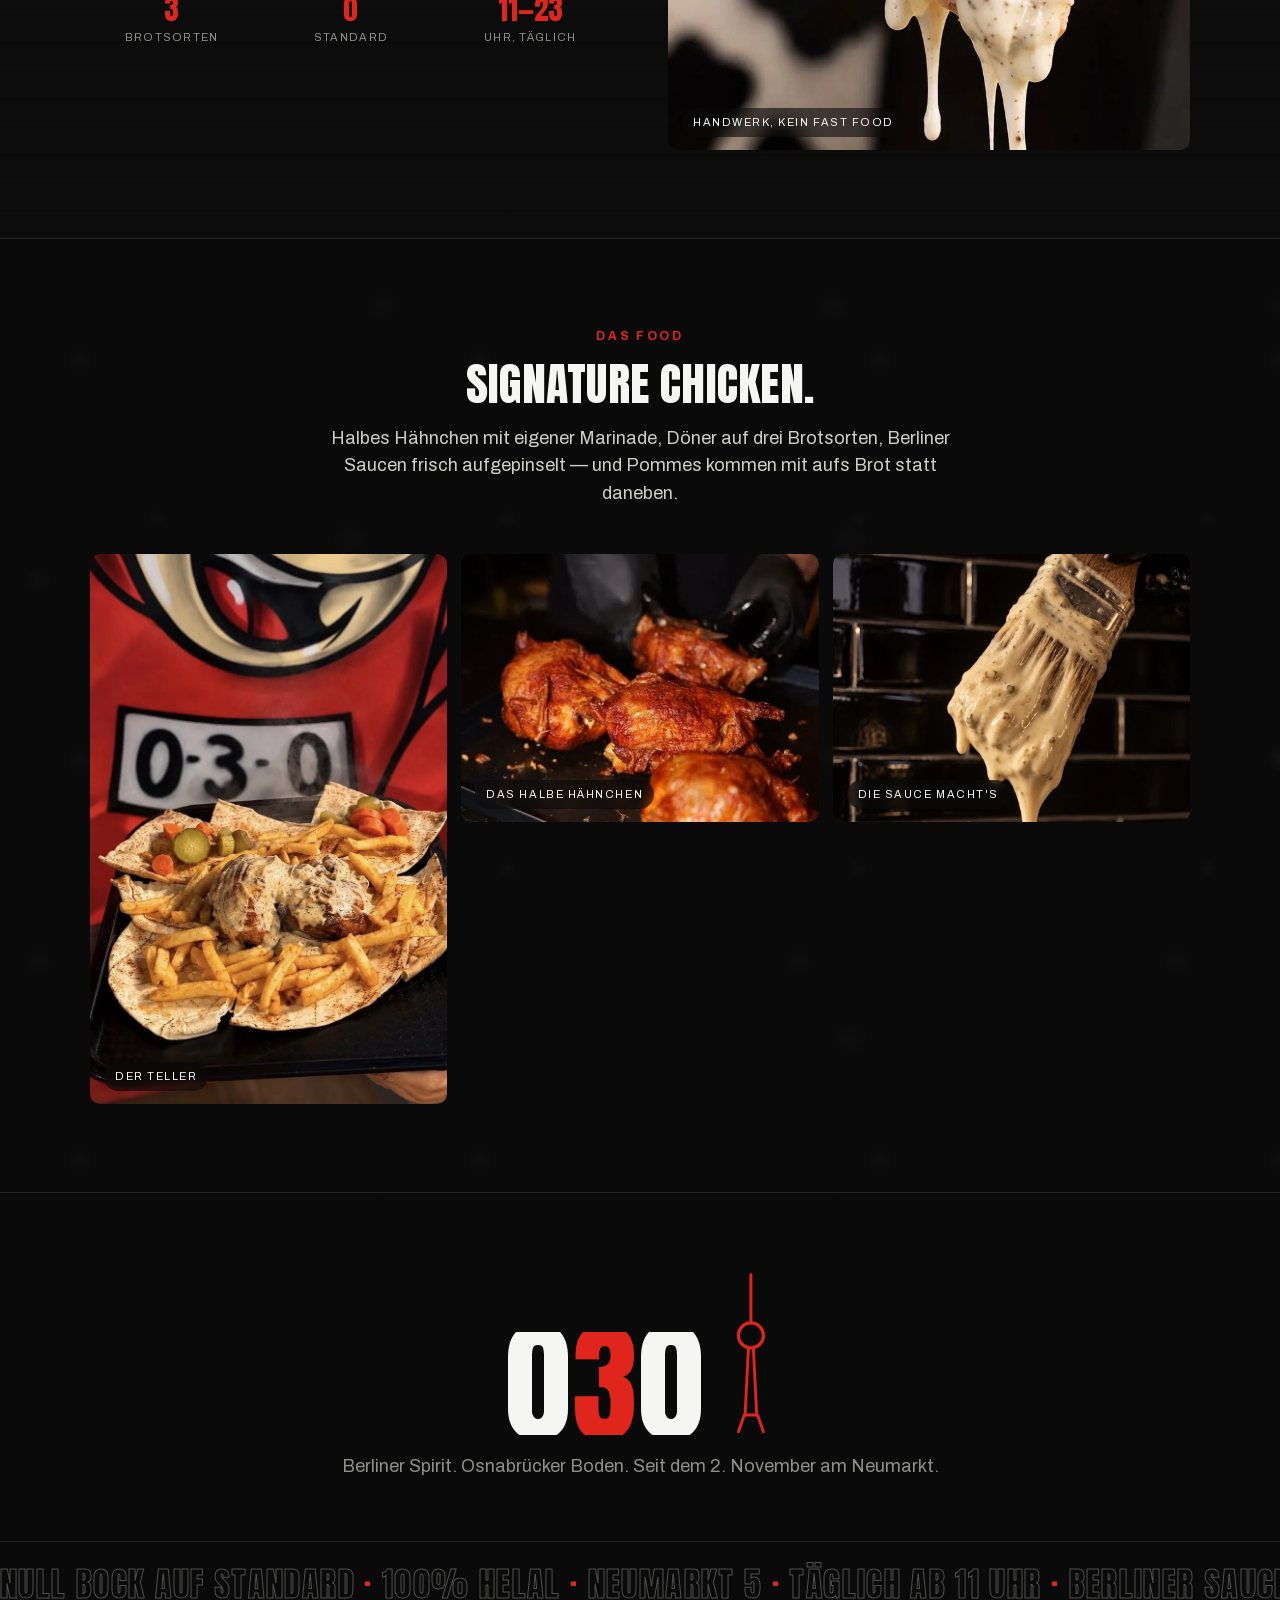
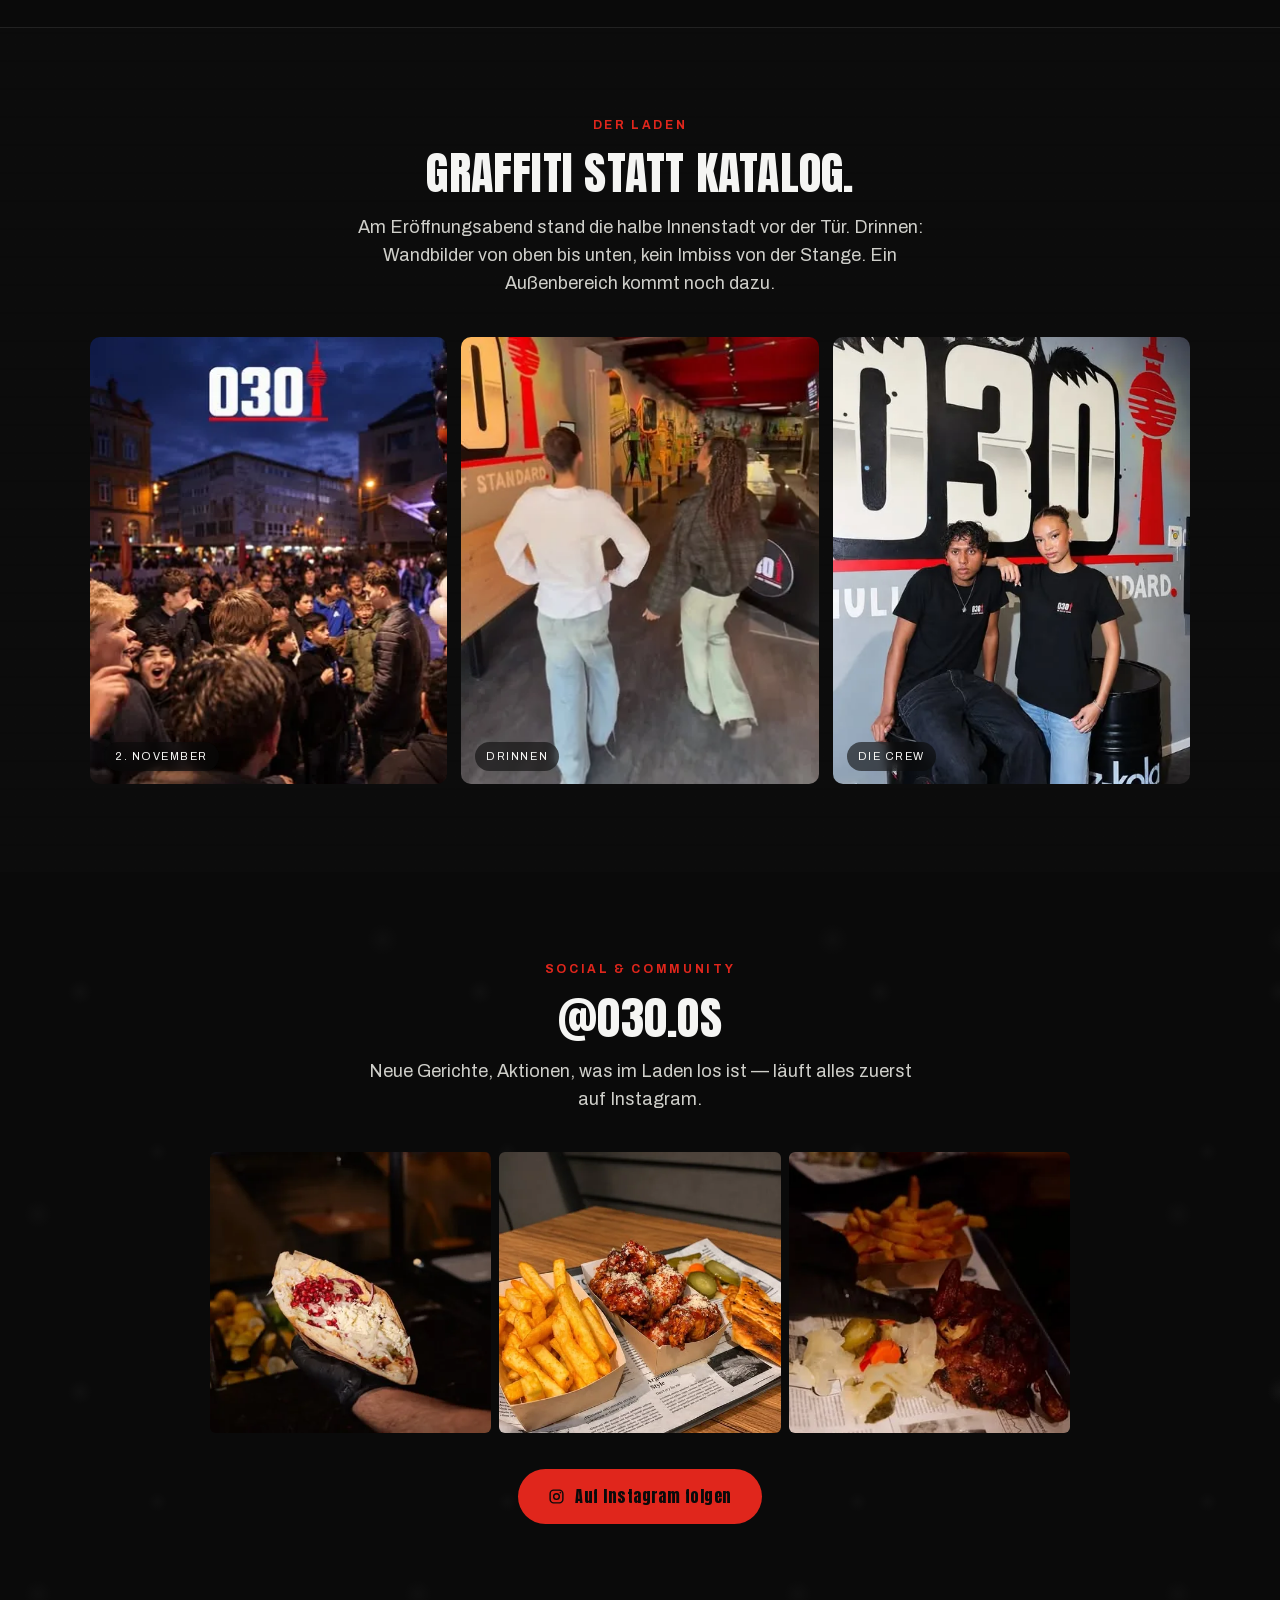
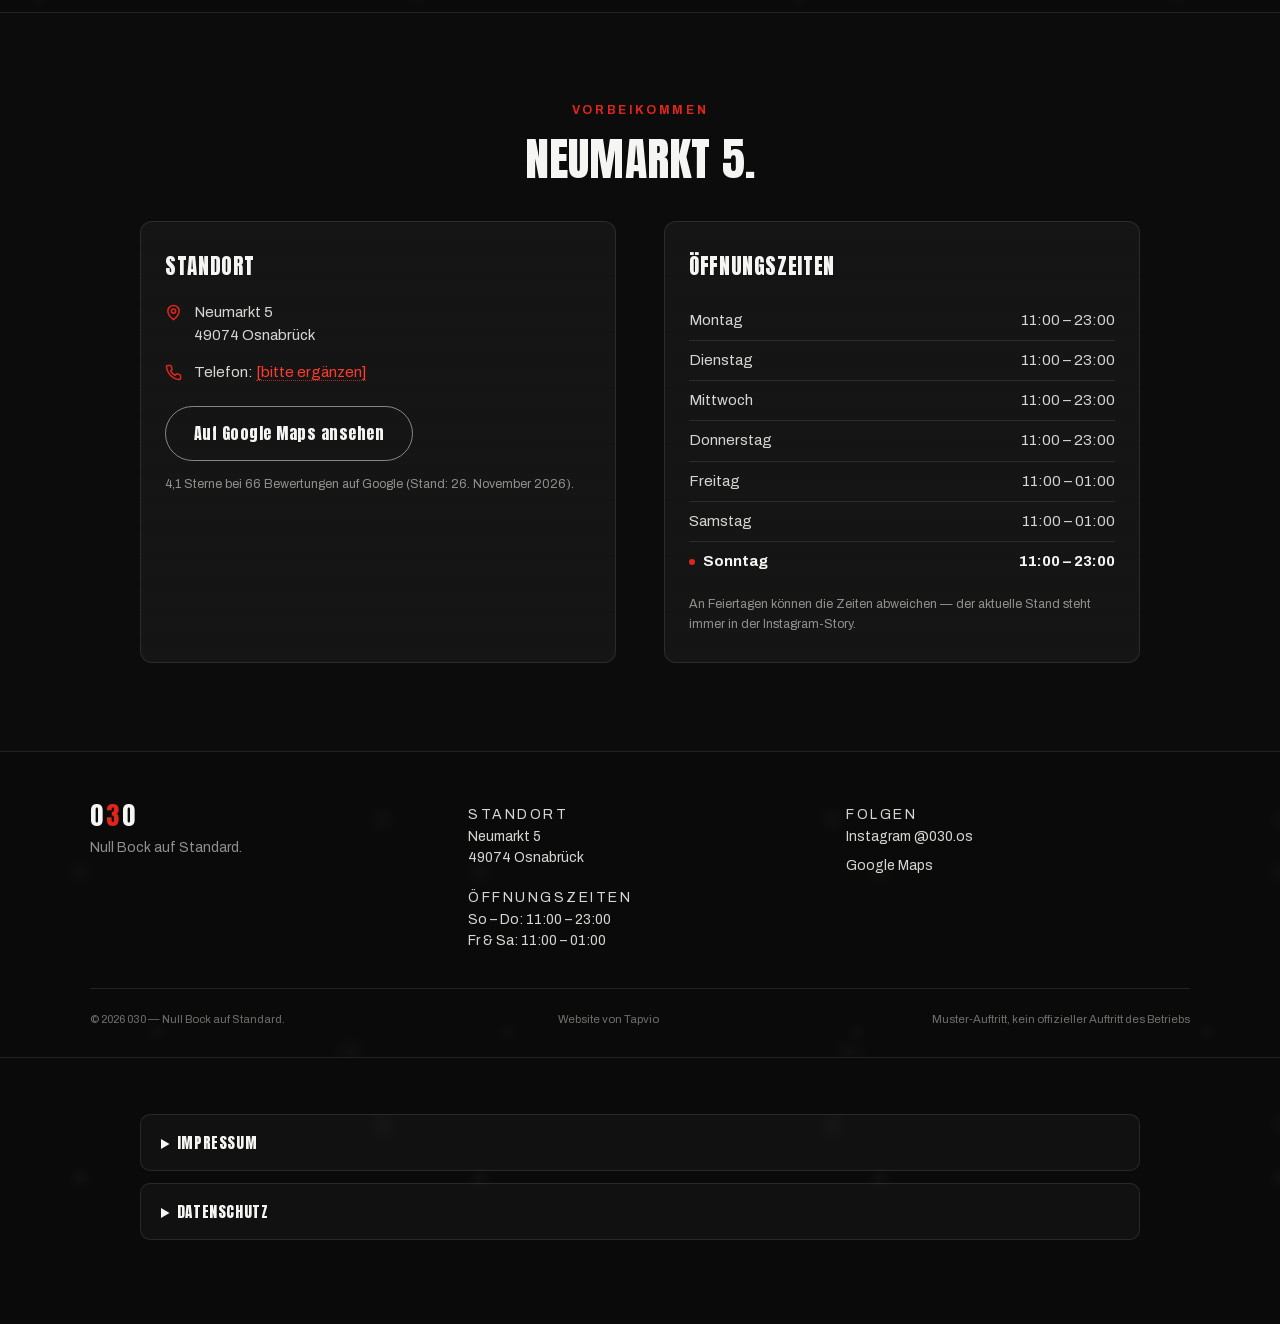
==== commit d2fda112: "030: Fotos aussortiert, Markenband mit Animation Gleicher Stand wie wrk/muster/030-null-bock-auf-sta" ====
--- a/030/index.html
+++ b/030/index.html
@@ -407,9 +407,116 @@
   .recht .inhalt{ padding:0 20px 20px; color:#b9b9b5; font-size:14px; }
   .recht .inhalt p{ margin:0 0 12px; }
 
+  /* ---------- Markenband mit Animation ---------- */
+  .band{ padding:76px 0 0; overflow:hidden; }
+  .band-innen{
+    display:flex; flex-direction:column; align-items:center; gap:18px;
+    padding:0 var(--gutter) 60px;
+  }
+  .marke-anim{
+    display:flex; align-items:flex-end; gap:clamp(10px,2.4vw,20px);
+    filter:drop-shadow(0 0 0 rgba(224,38,28,0));
+  }
+  .marke-anim .ziffern{ display:flex; }
+  /* jede Ziffer faehrt aus ihrem eigenen Fenster nach oben herein */
+  .marke-anim .fenster{ overflow:hidden; display:block; line-height:0.78; }
+  .marke-anim .fenster i{
+    display:block; font-style:normal;
+    font-family:'Anton',sans-serif;
+    font-size:clamp(66px,16vw,132px);
+    line-height:0.78;
+    letter-spacing:0.01em;
+    transform:translateY(110%);
+  }
+  .marke-anim .fenster:nth-child(2) i{ color:var(--red); }
+  .band.an .fenster i{ animation:herein .78s cubic-bezier(.19,1,.22,1) forwards; }
+  .band.an .fenster:nth-child(1) i{ animation-delay:.05s; }
+  .band.an .fenster:nth-child(2) i{ animation-delay:.15s; }
+  .band.an .fenster:nth-child(3) i{ animation-delay:.25s; }
+  @keyframes herein{ to{ transform:translateY(0); } }
+
+  /* Fernsehturm zeichnet sich selbst */
+  .turm{ height:clamp(84px,20vw,166px); width:auto; overflow:visible; }
+  .turm [class^="t-"]{
+    fill:none;
+    stroke:var(--red);
+    stroke-width:7;
+    stroke-linecap:round;
+    stroke-linejoin:round;
+    stroke-dasharray:100;
+    stroke-dashoffset:100;
+  }
+  .turm .t-kugel{ stroke-width:8; }
+  .band.an .turm [class^="t-"]{
+    animation:zeichnen .62s ease-out forwards;
+  }
+  .band.an .turm .t-fuss{ animation-delay:.42s; }
+  .band.an .turm .t-schaft{ animation-delay:.60s; }
+  .band.an .turm .t-kugel{ animation-delay:.86s; }
+  .band.an .turm .t-antenne{ animation-delay:1.12s; }
+  @keyframes zeichnen{ to{ stroke-dashoffset:0; } }
+
+  /* kurzes Neon-Flackern, danach ruhiges Glimmen */
+  .band.an .marke-anim{
+    animation:flackern .5s steps(1,end) 1.5s 1, glimmen 3.6s ease-in-out 2.0s infinite;
+  }
+  @keyframes flackern{
+    0%,100%{ opacity:1; }
+    18%{ opacity:.25; }
+    34%{ opacity:1; }
+    52%{ opacity:.4; }
+    66%{ opacity:1; }
+  }
+  @keyframes glimmen{
+    0%,100%{ filter:drop-shadow(0 0 6px rgba(224,38,28,0.18)); }
+    50%{ filter:drop-shadow(0 0 22px rgba(224,38,28,0.42)); }
+  }
+  .band-claim{
+    margin:0;
+    color:var(--grey);
+    font-size:clamp(14px,2.6vw,18px);
+    text-align:center;
+    opacity:0;
+  }
+  .band.an .band-claim{ animation:auftauchen .7s ease-out 1.3s forwards; }
+  @keyframes auftauchen{ to{ opacity:1; transform:none; } }
+
+  /* Laufband */
+  .laufband{
+    border-top:1px solid var(--line);
+    border-bottom:1px solid var(--line);
+    padding:16px 0;
+    display:flex;
+    user-select:none;
+  }
+  .spur{
+    display:flex; flex:none;
+    animation:laufen 34s linear infinite;
+  }
+  .spur span{
+    font-family:'Anton',sans-serif;
+    font-size:clamp(20px,4.4vw,34px);
+    letter-spacing:0.04em;
+    text-transform:uppercase;
+    white-space:nowrap;
+    padding-right:28px;
+    color:transparent;
+    -webkit-text-stroke:1px rgba(245,245,243,0.3);
+    text-stroke:1px rgba(245,245,243,0.3);
+  }
+  .spur span em{
+    font-style:normal;
+    color:var(--red);
+    -webkit-text-stroke:0;
+  }
+  @keyframes laufen{ to{ transform:translateX(-50%); } }
+
   @media (prefers-reduced-motion: reduce){
     *{ animation:none !important; transition:none !important; }
     html{ scroll-behavior:auto; }
+    .marke-anim .fenster i{ transform:none; }
+    .turm [class^="t-"]{ stroke-dashoffset:0; }
+    .band-claim{ opacity:1; }
   }
 </style>
 </head>
@@ -503,7 +610,7 @@
         </div>
       </div>
       <div class="bildrahmen">
-        <img src="bilder/doener-kaese.webp" width="1000" height="1324" loading="lazy" decoding="async"
+        <img src="bilder/doener-kaese.webp" width="1000" height="1059" loading="lazy" decoding="async"
              alt="Döner mit geschmolzenem Käse, frisch aus der Hand gereicht">
         <span class="fig-cap">Handwerk, kein Fast Food</span>
       </div>
@@ -532,9 +639,37 @@
         <span class="fig-cap">Das halbe Hähnchen</span>
       </div>
       <div class="kachel essen-klein">
-        <img src="bilder/sauce-pinsel.webp" width="1000" height="1290" loading="lazy" decoding="async"
+        <img src="bilder/sauce-pinsel.webp" width="1000" height="1045" loading="lazy" decoding="async"
              alt="Hausgemachte Sauce wird mit dem Pinsel aufgetragen">
         <span class="fig-cap">Die Sauce macht's</span>
+      </div>
+    </div>
+  </section>
+
+  <!-- MARKENBAND -->
+  <section class="band" id="marke">
+    <div class="band-innen">
+      <div class="marke-anim">
+        <span class="ziffern">
+          <span class="fenster"><i>0</i></span>
+          <span class="fenster"><i>3</i></span>
+          <span class="fenster"><i>0</i></span>
+        </span>
+        <svg class="turm" viewBox="0 0 120 400" role="img"
+             aria-label="Das 030-Zeichen mit dem Berliner Fernsehturm">
+          <path class="t-fuss"    pathLength="100" d="M30 392 L44 352 L76 352 L90 392" />
+          <path class="t-schaft"  pathLength="100" d="M46 352 L54 192 M74 352 L66 192" />
+          <circle class="t-kugel" pathLength="100" cx="60" cy="160" r="30" />
+          <path class="t-antenne" pathLength="100" d="M60 130 L60 14" />
+        </svg>
+      </div>
+      <p class="band-claim">Berliner Spirit. Osnabrücker Boden. Seit dem 2. November am Neumarkt.</p>
+    </div>
+
+    <div class="laufband" aria-hidden="true">
+      <div class="spur">
+        <span>Null Bock auf Standard <em>&middot;</em> 100% Helal <em>&middot;</em> Neumarkt 5 <em>&middot;</em> Täglich ab 11 Uhr <em>&middot;</em> Berliner Saucen <em>&middot;</em> Halbes Hähnchen <em>&middot;</em>&nbsp;</span>
+        <span>Null Bock auf Standard <em>&middot;</em> 100% Helal <em>&middot;</em> Neumarkt 5 <em>&middot;</em> Täglich ab 11 Uhr <em>&middot;</em> Berliner Saucen <em>&middot;</em> Halbes Hähnchen <em>&middot;</em>&nbsp;</span>
       </div>
     </div>
   </section>
@@ -556,7 +691,7 @@
         <span class="fig-cap">2. November</span>
       </div>
       <div class="kachel">
-        <img src="bilder/laden-innen.webp" width="360" height="640" loading="lazy" decoding="async"
+        <img src="bilder/laden-innen.webp" width="360" height="493" loading="lazy" decoding="async"
              alt="Blick in den Innenraum mit Wandbildern">
         <span class="fig-cap">Drinnen</span>
       </div>
@@ -579,22 +714,13 @@
     </div>
     <div class="ig-grid">
       <a class="ig-kachel" href="https://www.instagram.com/030.os/" target="_blank" rel="noopener">
-        <img src="bilder/doener-hand.webp" width="480" height="640" loading="lazy" decoding="async" alt="Döner im Fladenbrot">
-      </a>
-      <a class="ig-kachel" href="https://www.instagram.com/030.os/" target="_blank" rel="noopener">
-        <img src="bilder/box-wandbild.webp" width="480" height="640" loading="lazy" decoding="async" alt="Box mit Pommes und Fleisch vor dem Wandbild">
+        <img src="bilder/doener-hand.webp" width="480" height="429" loading="lazy" decoding="async" alt="Döner im Fladenbrot">
       </a>
       <a class="ig-kachel" href="https://www.instagram.com/030.os/" target="_blank" rel="noopener">
         <img src="bilder/pommes-haehnchen.webp" width="481" height="640" loading="lazy" decoding="async" alt="Pommes mit Hähnchenstücken in der Box">
       </a>
       <a class="ig-kachel" href="https://www.instagram.com/030.os/" target="_blank" rel="noopener">
-        <img src="bilder/teller-haehnchen.webp" width="360" height="640" loading="lazy" decoding="async" alt="Halbes Hähnchen mit Pommes auf dem Teller">
-      </a>
-      <a class="ig-kachel" href="https://www.instagram.com/030.os/" target="_blank" rel="noopener">
-        <img src="bilder/aktion-ps5.webp" width="481" height="640" loading="lazy" decoding="async" alt="Gewinnspiel-Aktion im Laden">
-      </a>
-      <a class="ig-kachel" href="https://www.instagram.com/030.os/" target="_blank" rel="noopener">
-        <img src="bilder/haehnchen-grill.webp" width="480" height="640" loading="lazy" decoding="async" alt="Hähnchen auf dem Grill">
+        <img src="bilder/teller-haehnchen.webp" width="360" height="372" loading="lazy" decoding="async" alt="Halbes Hähnchen mit Pommes auf dem Tablett">
       </a>
     </div>
     <div style="text-align:center; margin-top:36px;">
@@ -844,6 +970,26 @@
   zeichnen();
   setInterval(zeichnen, 30000);
 })();
+
+(function(){
+  // Markenband erst animieren, wenn es im Bild ist
+  var band = document.getElementById('marke');
+  if (!band) return;
+  var ruhig = window.matchMedia && window.matchMedia('(prefers-reduced-motion: reduce)').matches;
+  if (ruhig || !('IntersectionObserver' in window)){
+    band.classList.add('an');
+    return;
+  }
+  var beobachter = new IntersectionObserver(function(eintraege){
+    eintraege.forEach(function(e){
+      if (e.isIntersecting){
+        band.classList.add('an');
+        beobachter.disconnect();
+      }
+    });
+  }, { threshold: 0.4 });
+  beobachter.observe(band);
+})();
 </script>
 </body>
 </html>
